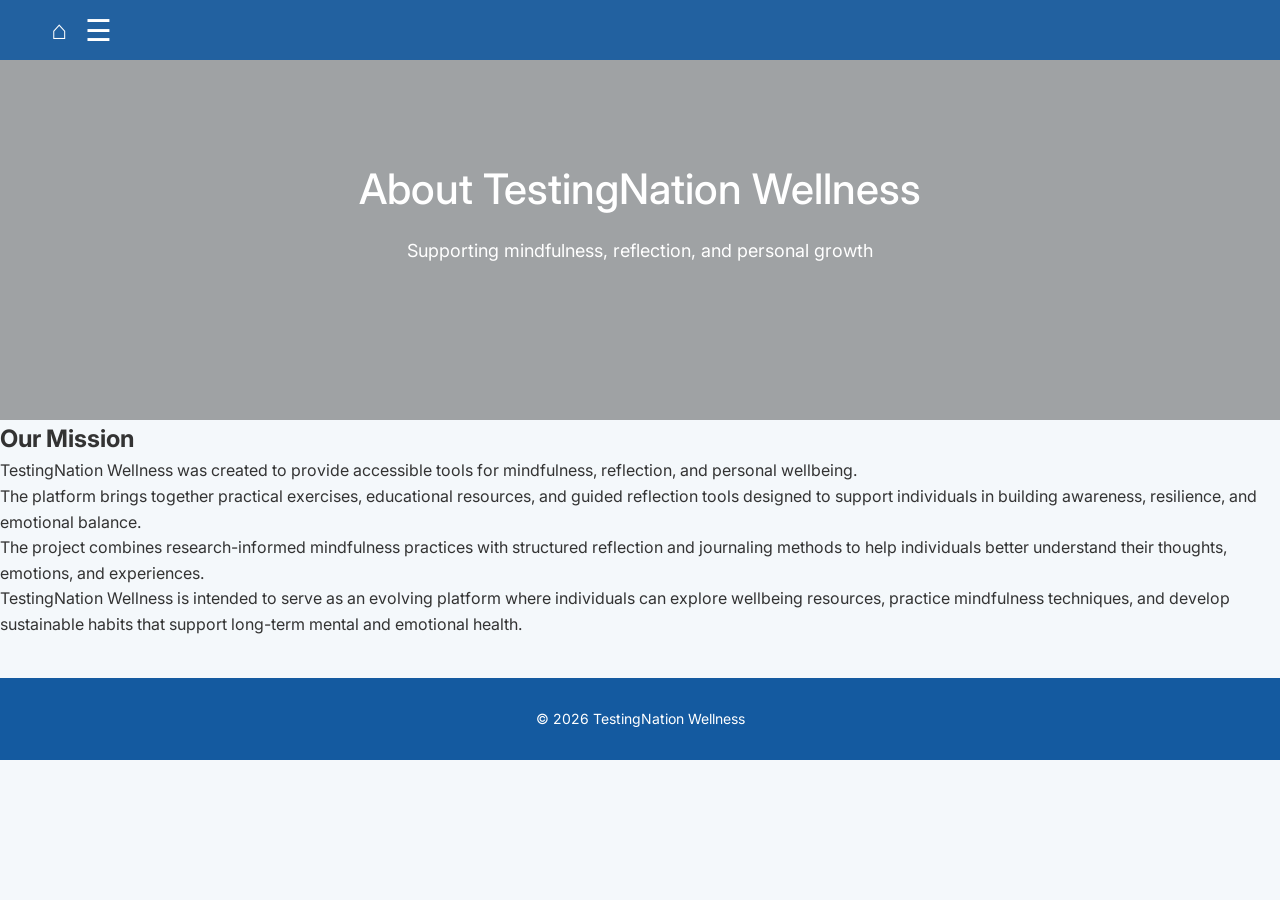
==== about.html @ 48be5425 "Create about.html" ====
<!DOCTYPE html>
<html lang="en">

<head>

<meta charset="UTF-8">
<meta name="viewport" content="width=device-width, initial-scale=1.0">

<title>About | TestingNation Wellness</title>

<link rel="stylesheet" href="css/style.css">

</head>

<body>

<section class="hero">

<video autoplay muted loop playsinline class="hero-video">
<source src="video/banner.mp4" type="video/mp4">
</video>

<nav>

<div class="nav-container">

<a href="index.html" class="home-icon">⌂</a>

<div class="menu-toggle" id="menu-toggle">☰</div>

</div>

</nav>

<div class="hero-content">

<h1>About TestingNation Wellness</h1>
<p>Supporting mindfulness, reflection, and personal growth</p>

</div>

</section>

<div id="menu">

<ul>
<li><a href="about.html">About</a></li>
<li><a href="resources.html">Resources</a></li>
<li><a href="#">Journal</a></li>
<li><a href="#">Blog</a></li>
<li><a href="#">Tools</a></li>
<li><a href="#">Connect</a></li>
<li><a href="#">Contact</a></li>
<li><a href="#">FAQ</a></li>
</ul>

</div>

<section class="resources">

<h2>Our Mission</h2>

<p>
TestingNation Wellness was created to provide accessible tools for mindfulness, reflection, and personal wellbeing.
</p>

<p>
The platform brings together practical exercises, educational resources, and guided reflection tools designed to support individuals in building awareness, resilience, and emotional balance.
</p>

<p>
The project combines research-informed mindfulness practices with structured reflection and journaling methods to help individuals better understand their thoughts, emotions, and experiences.
</p>

<p>
TestingNation Wellness is intended to serve as an evolving platform where individuals can explore wellbeing resources, practice mindfulness techniques, and develop sustainable habits that support long-term mental and emotional health.
</p>

</section>

<footer>

<p>© 2026 TestingNation Wellness</p>

</footer>

<script>

const toggle = document.getElementById("menu-toggle");
const menu = document.getElementById("menu");

toggle.addEventListener("click", () => {

menu.classList.toggle("active");

if(menu.classList.contains("active")){
toggle.innerHTML = "✕";
}else{
toggle.innerHTML = "☰";
}

});

</script>

</body>
</html>
---- css/style.css ----
/* FONT */

@import url('https://fonts.googleapis.com/css2?family=Inter:wght@300;400;500;600&display=swap');

/* RESET */

*{
margin:0;
padding:0;
box-sizing:border-box;
}

body{
font-family:'Inter', 'Segoe UI', sans-serif;
background:#f4f8fb;
color:#333;
line-height:1.6;
}

/* HERO */

.hero{
position:relative;
height:420px;
display:flex;
align-items:center;
justify-content:center;
overflow:hidden;
}

/* VIDEO */

.hero-video{
position:absolute;
top:50%;
left:50%;
min-width:100%;
min-height:100%;
transform:translate(-50%,-50%);
object-fit:cover;
z-index:-2;
}

/* HERO DARK OVERLAY */

.hero::after{
content:"";
position:absolute;
top:0;
left:0;
width:100%;
height:100%;
background:rgba(0,0,0,.35);
z-index:-1;
}

/* NAVBAR */

nav{
position:absolute;
top:0;
left:0;
width:100%;
height:60px;
background:rgba(20,90,160,.9);
display:flex;
align-items:center;
z-index:1000;
}

.nav-container{
width:92%;
margin:auto;
display:flex;
align-items:center;
gap:18px;
}

/* HOME ICON */

.home-icon{
color:white;
font-size:26px;
text-decoration:none;
cursor:pointer;
}

/* HAMBURGER */

.menu-toggle{
color:white;
font-size:30px;
cursor:pointer;
transition:transform .25s ease;
}

.menu-toggle:hover{
transform:scale(1.15);
}

/* SIDE MENU */

#menu{
position:fixed;
top:0;
left:-260px;
width:240px;
height:100vh;

background:#145aa0;

padding-top:80px;

transition:left .35s ease;

z-index:999;
}

/* MENU OPEN */

#menu.active{
left:0;
}

/* MENU ITEMS */

#menu ul{
list-style:none;
padding:0 25px;
}

#menu li{
padding:16px 0;
border-bottom:1px solid rgba(255,255,255,.25);
}

#menu a{
color:white;
text-decoration:none;
font-size:17px;
}

/* HERO TEXT */

.hero-content{
position:relative;
z-index:2;
text-align:center;
color:white;
padding:0 20px;
max-width:700px;
}

.hero-content h1{
font-size:42px;
margin-bottom:15px;
font-weight:500;
}

.hero-content p{
font-size:18px;
}

/* CONSTRUCTION NOTICE */

.construction{
background:#fff3cd;
border:1px solid #ffeeba;
color:#856404;
text-align:center;
padding:40px 20px;
margin:50px auto;
width:80%;
max-width:800px;
border-radius:8px;
}

/* CARDS */

.cards{
padding:60px 20px;
display:flex;
justify-content:center;
flex-wrap:wrap;
gap:25px;
}

.card{
background:white;
padding:28px;
width:240px;
border-radius:12px;
box-shadow:0 8px 20px rgba(0,0,0,.08);
text-align:center;
transition:.25s;
}

.card:hover{
transform:translateY(-6px);
box-shadow:0 12px 30px rgba(0,0,0,.12);
}

/* FOOTER */

footer{
margin-top:40px;
background:#145aa0;
color:white;
text-align:center;
padding:30px;
font-size:14px;
}

/* MOBILE */

@media (max-width:768px){

.hero{
height:320px;
}

.hero-content h1{
font-size:28px;
}

.hero-content p{
font-size:15px;
}

#menu{
width:220px;
}

}
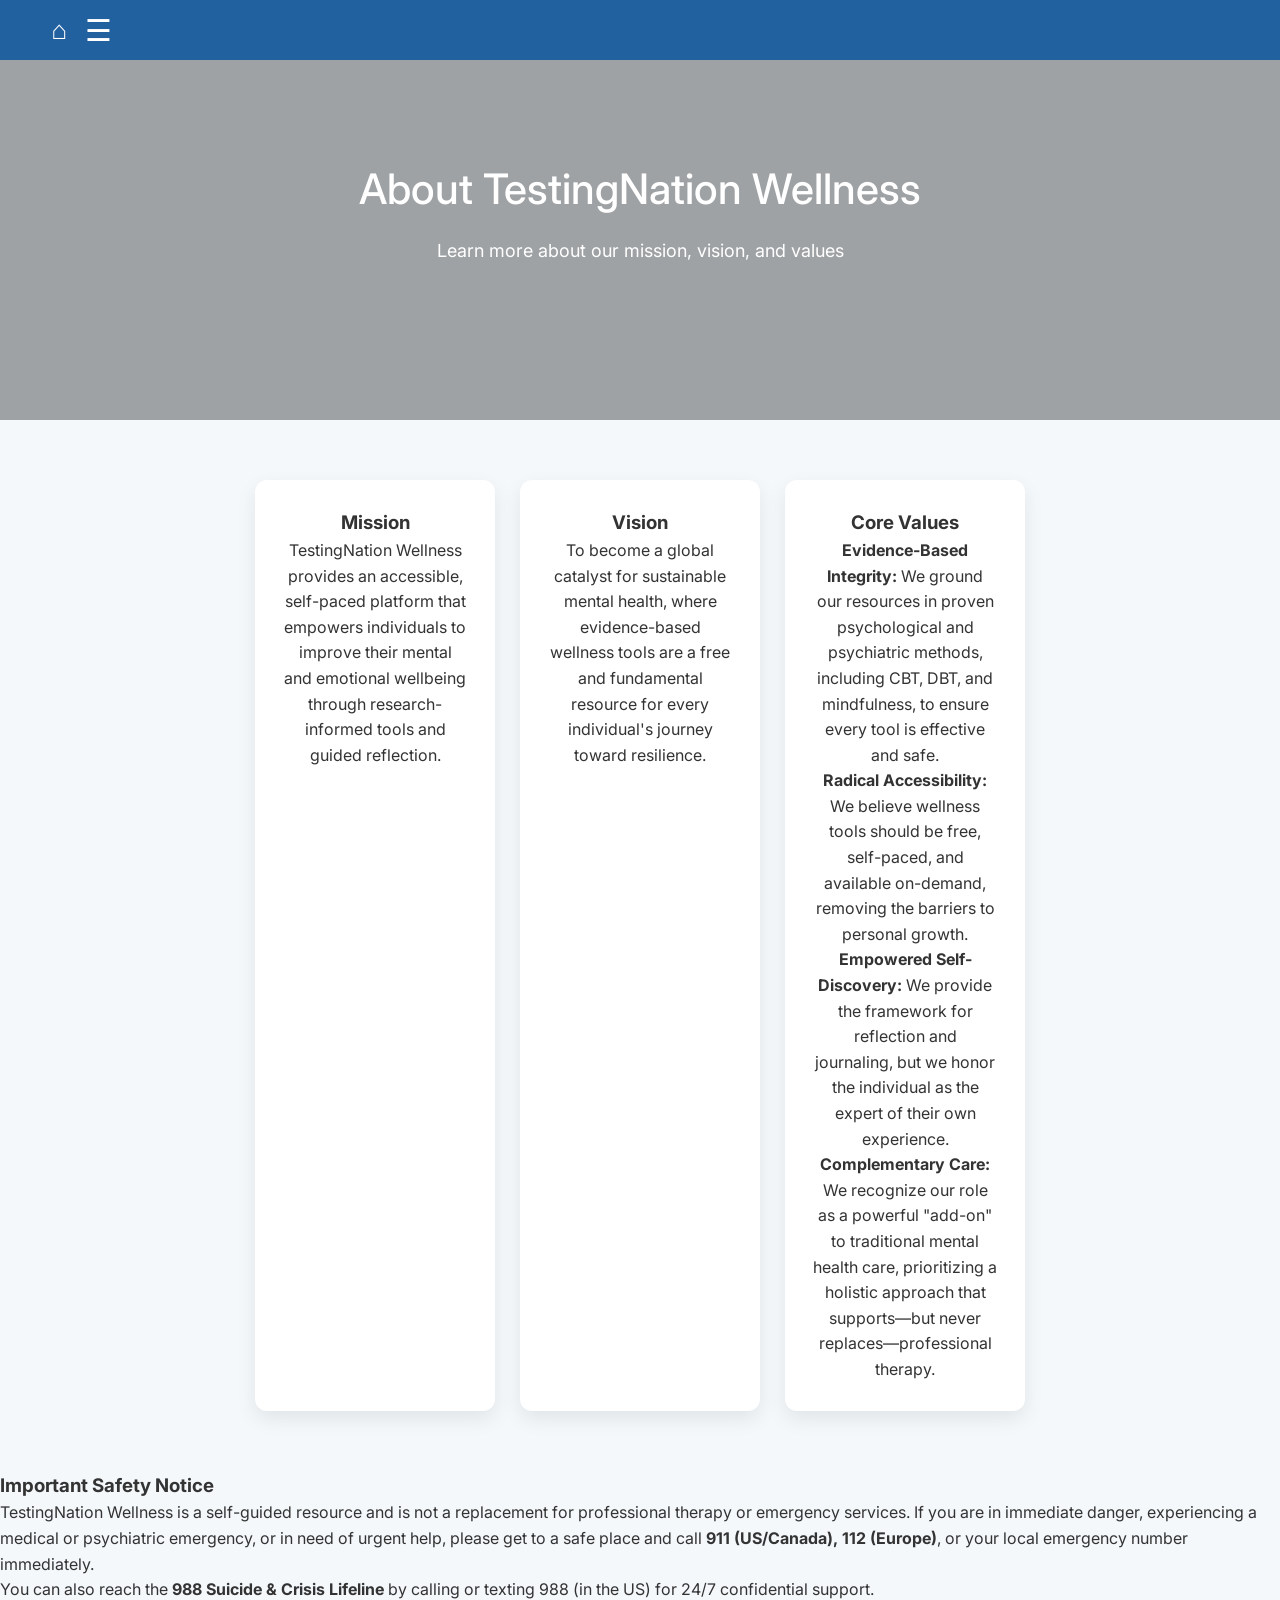
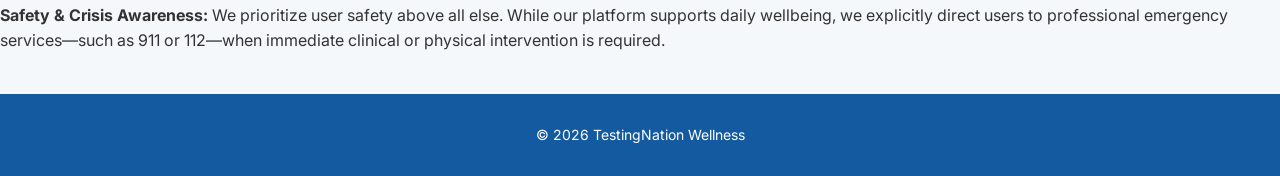
==== commit c59d6db6: "Update about.html" ====
--- a/about.html
+++ b/about.html
@@ -1,107 +1,104 @@
 <!DOCTYPE html>
 <html lang="en">
-
 <head>
-
-<meta charset="UTF-8">
-<meta name="viewport" content="width=device-width, initial-scale=1.0">
-
-<title>About | TestingNation Wellness</title>
-
-<link rel="stylesheet" href="css/style.css">
-
+  <meta charset="UTF-8">
+  <meta name="viewport" content="width=device-width, initial-scale=1.0">
+  <title>About | TestingNation Wellness</title>
+  <link rel="stylesheet" href="css/style.css">
 </head>
-
 <body>
 
-<section class="hero">
+  <!-- HERO -->
+  <section class="hero">
+    <video autoplay muted loop playsinline class="hero-video">
+      <source src="video/banner.mp4" type="video/mp4">
+      Your browser does not support the video tag.
+    </video>
 
-<video autoplay muted loop playsinline class="hero-video">
-<source src="video/banner.mp4" type="video/mp4">
-</video>
+    <nav>
+      <div class="nav-container">
+        <a href="index.html" class="home-icon">⌂</a>
+        <div class="menu-toggle" id="menu-toggle">☰</div>
+      </div>
+    </nav>
 
-<nav>
+    <div class="hero-content">
+      <h1>About TestingNation Wellness</h1>
+      <p>Learn more about our mission, vision, and values</p>
+    </div>
+  </section>
 
-<div class="nav-container">
+  <!-- SIDE MENU -->
+  <div id="menu">
+    <ul>
+      <li><a href="about.html">About</a></li>
+      <li><a href="resources.html">Resources</a></li>
+      <li><a href="#">Journal</a></li>
+      <li><a href="#">Blog</a></li>
+      <li><a href="#">Tools</a></li>
+      <li><a href="#">Connect</a></li>
+      <li><a href="#">Contact</a></li>
+      <li><a href="#">FAQ</a></li>
+    </ul>
+  </div>
 
-<a href="index.html" class="home-icon">⌂</a>
+  <!-- ABOUT CONTENT -->
+  <section class="cards" style="justify-content:center; padding:60px 20px;">
+    
+    <!-- MISSION -->
+    <div class="card">
+      <h3>Mission</h3>
+      <p>TestingNation Wellness provides an accessible, self-paced platform that empowers individuals to improve their mental and emotional wellbeing through research-informed tools and guided reflection.</p>
+    </div>
 
-<div class="menu-toggle" id="menu-toggle">☰</div>
+    <!-- VISION -->
+    <div class="card">
+      <h3>Vision</h3>
+      <p>To become a global catalyst for sustainable mental health, where evidence-based wellness tools are a free and fundamental resource for every individual's journey toward resilience.</p>
+    </div>
 
-</div>
+    <!-- VALUES -->
+    <div class="card">
+      <h3>Core Values</h3>
+      <p><strong>Evidence-Based Integrity:</strong> We ground our resources in proven psychological and psychiatric methods, including CBT, DBT, and mindfulness, to ensure every tool is effective and safe.</p>
+      <p><strong>Radical Accessibility:</strong> We believe wellness tools should be free, self-paced, and available on-demand, removing the barriers to personal growth.</p>
+      <p><strong>Empowered Self-Discovery:</strong> We provide the framework for reflection and journaling, but we honor the individual as the expert of their own experience.</p>
+      <p><strong>Complementary Care:</strong> We recognize our role as a powerful "add-on" to traditional mental health care, prioritizing a holistic approach that supports—but never replaces—professional therapy.</p>
+    </div>
 
-</nav>
-
-<div class="hero-content">
-
-<h1>About TestingNation Wellness</h1>
-<p>Supporting mindfulness, reflection, and personal growth</p>
-
-</div>
-
+  </section>
+  
+  <!-- SAFETY / CRISIS NOTICE -->
+<section class="safety-notice">
+  <h3>Important Safety Notice</h3>
+  <p>
+    TestingNation Wellness is a self-guided resource and is not a replacement for professional therapy or emergency services. 
+    If you are in immediate danger, experiencing a medical or psychiatric emergency, or in need of urgent help, please get to a safe place and call 
+    <strong>911 (US/Canada), 112 (Europe)</strong>, or your local emergency number immediately.
+  </p>
+  <p>
+    You can also reach the <strong>988 Suicide & Crisis Lifeline</strong> by calling or texting 988 (in the US) for 24/7 confidential support.
+  </p>
+  <p>
+    <strong>Safety & Crisis Awareness:</strong> We prioritize user safety above all else. While our platform supports daily wellbeing, we explicitly direct users to professional emergency services—such as 911 or 112—when immediate clinical or physical intervention is required.
+  </p>
 </section>
 
-<div id="menu">
+  <!-- FOOTER -->
+  <footer>
+    <p>© 2026 TestingNation Wellness</p>
+  </footer>
 
-<ul>
-<li><a href="about.html">About</a></li>
-<li><a href="resources.html">Resources</a></li>
-<li><a href="#">Journal</a></li>
-<li><a href="#">Blog</a></li>
-<li><a href="#">Tools</a></li>
-<li><a href="#">Connect</a></li>
-<li><a href="#">Contact</a></li>
-<li><a href="#">FAQ</a></li>
-</ul>
+  <!-- MENU SCRIPT -->
+  <script>
+    const toggle = document.getElementById("menu-toggle");
+    const menu = document.getElementById("menu");
 
-</div>
-
-<section class="resources">
-
-<h2>Our Mission</h2>
-
-<p>
-TestingNation Wellness was created to provide accessible tools for mindfulness, reflection, and personal wellbeing.
-</p>
-
-<p>
-The platform brings together practical exercises, educational resources, and guided reflection tools designed to support individuals in building awareness, resilience, and emotional balance.
-</p>
-
-<p>
-The project combines research-informed mindfulness practices with structured reflection and journaling methods to help individuals better understand their thoughts, emotions, and experiences.
-</p>
-
-<p>
-TestingNation Wellness is intended to serve as an evolving platform where individuals can explore wellbeing resources, practice mindfulness techniques, and develop sustainable habits that support long-term mental and emotional health.
-</p>
-
-</section>
-
-<footer>
-
-<p>© 2026 TestingNation Wellness</p>
-
-</footer>
-
-<script>
-
-const toggle = document.getElementById("menu-toggle");
-const menu = document.getElementById("menu");
-
-toggle.addEventListener("click", () => {
-
-menu.classList.toggle("active");
-
-if(menu.classList.contains("active")){
-toggle.innerHTML = "✕";
-}else{
-toggle.innerHTML = "☰";
-}
-
-});
-
-</script>
+    toggle.addEventListener("click", () => {
+      menu.classList.toggle("active");
+      toggle.innerHTML = menu.classList.contains("active") ? "✕" : "☰";
+    });
+  </script>
 
 </body>
 </html>
--- a/css/style.css
+++ b/css/style.css
@@ -1,3 +1,45 @@
+/* FONT */
+
+@import url('https://fonts.googleapis.com/css2?family=Inter:wght@300;400;500;600&display=swap');
+
+/* RESET */
+
+*{
+margin:0;
+padding:0;
+box-sizing:border-box;
+}
+
+body{
+font-family:'Inter', 'Segoe UI', sans-serif;
+background:#f4f8fb;
+color:#333;
+line-height:1.6;
+}
+
+/* HERO */
+
+.hero{
+position:relative;
+height:420px;
+display:flex;
+align-items:center;
+justify-content:center;
+overflow:hidden;
+}
+
+/* VIDEO */
+
+.hero-video{
+position:absolute;
+top:50%;
+left:50%;
+min-width:100%;
+min-height:100%;
+transform:translate(-50%,-50%);
+object-fit:cover;
+z-index:-2;
+}
 /* FONT */
 
 @import url('https://fonts.googleapis.com/css2?family=Inter:wght@300;400;500;600&display=swap');
@@ -232,3 +274,90 @@
 }
 
 }
+/* RESOURCES / ACCORDION */
+.resources {
+  max-width: 700px;
+  margin: 0 auto;
+  padding: 40px 20px;
+  text-align: center; /* Centers the accordion buttons */
+}
+
+.resources h2 {
+  font-size: 32px;
+  margin-bottom: 30px;
+  color: #145aa0;
+}
+
+.accordion {
+  margin-bottom: 20px;
+}
+
+.accordion-button {
+  width: 100%;
+  padding: 18px 25px;
+  background: #145aa0;
+  color: white;
+  font-size: 20px;  /* Consistent font size */
+  font-weight: 500;
+  border: none;
+  border-radius: 8px;
+  cursor: pointer;
+  text-align: center; /* Centered text */
+  display: flex;
+  justify-content: center; /* Center heading */
+  align-items: center;
+  gap: 10px; /* space between text and arrow */
+  transition: background 0.3s ease;
+}
+
+.accordion-button:hover {
+  background: #0f4375;
+}
+
+.accordion-button .arrow {
+  font-size: 20px;
+  transition: transform 0.3s ease;
+}
+
+.accordion-button.active .arrow {
+  transform: rotate(180deg);
+}
+
+.accordion-content {
+  max-height: 0;
+  overflow: hidden;
+  background: #f4f8fb;
+  padding: 0 25px;
+  transition: max-height 0.4s ease, padding 0.4s ease;
+  text-align: left; /* Content itself left-aligned */
+}
+
+.accordion-content p {
+  margin: 10px 0;
+  line-height: 1.6;
+}
+
+/* Mobile adjustments */
+@media (max-width: 768px) {
+  .resources {
+    padding: 20px 15px;
+  }
+
+  .resources h2 {
+    font-size: 26px;
+    margin-bottom: 20px;
+  }
+
+  .accordion-button {
+    font-size: 18px;
+    padding: 14px 15px;
+  }
+
+  .accordion-button .arrow {
+    font-size: 18px;
+  }
+
+  .accordion-content {
+    padding: 0 15px;
+  }
+}
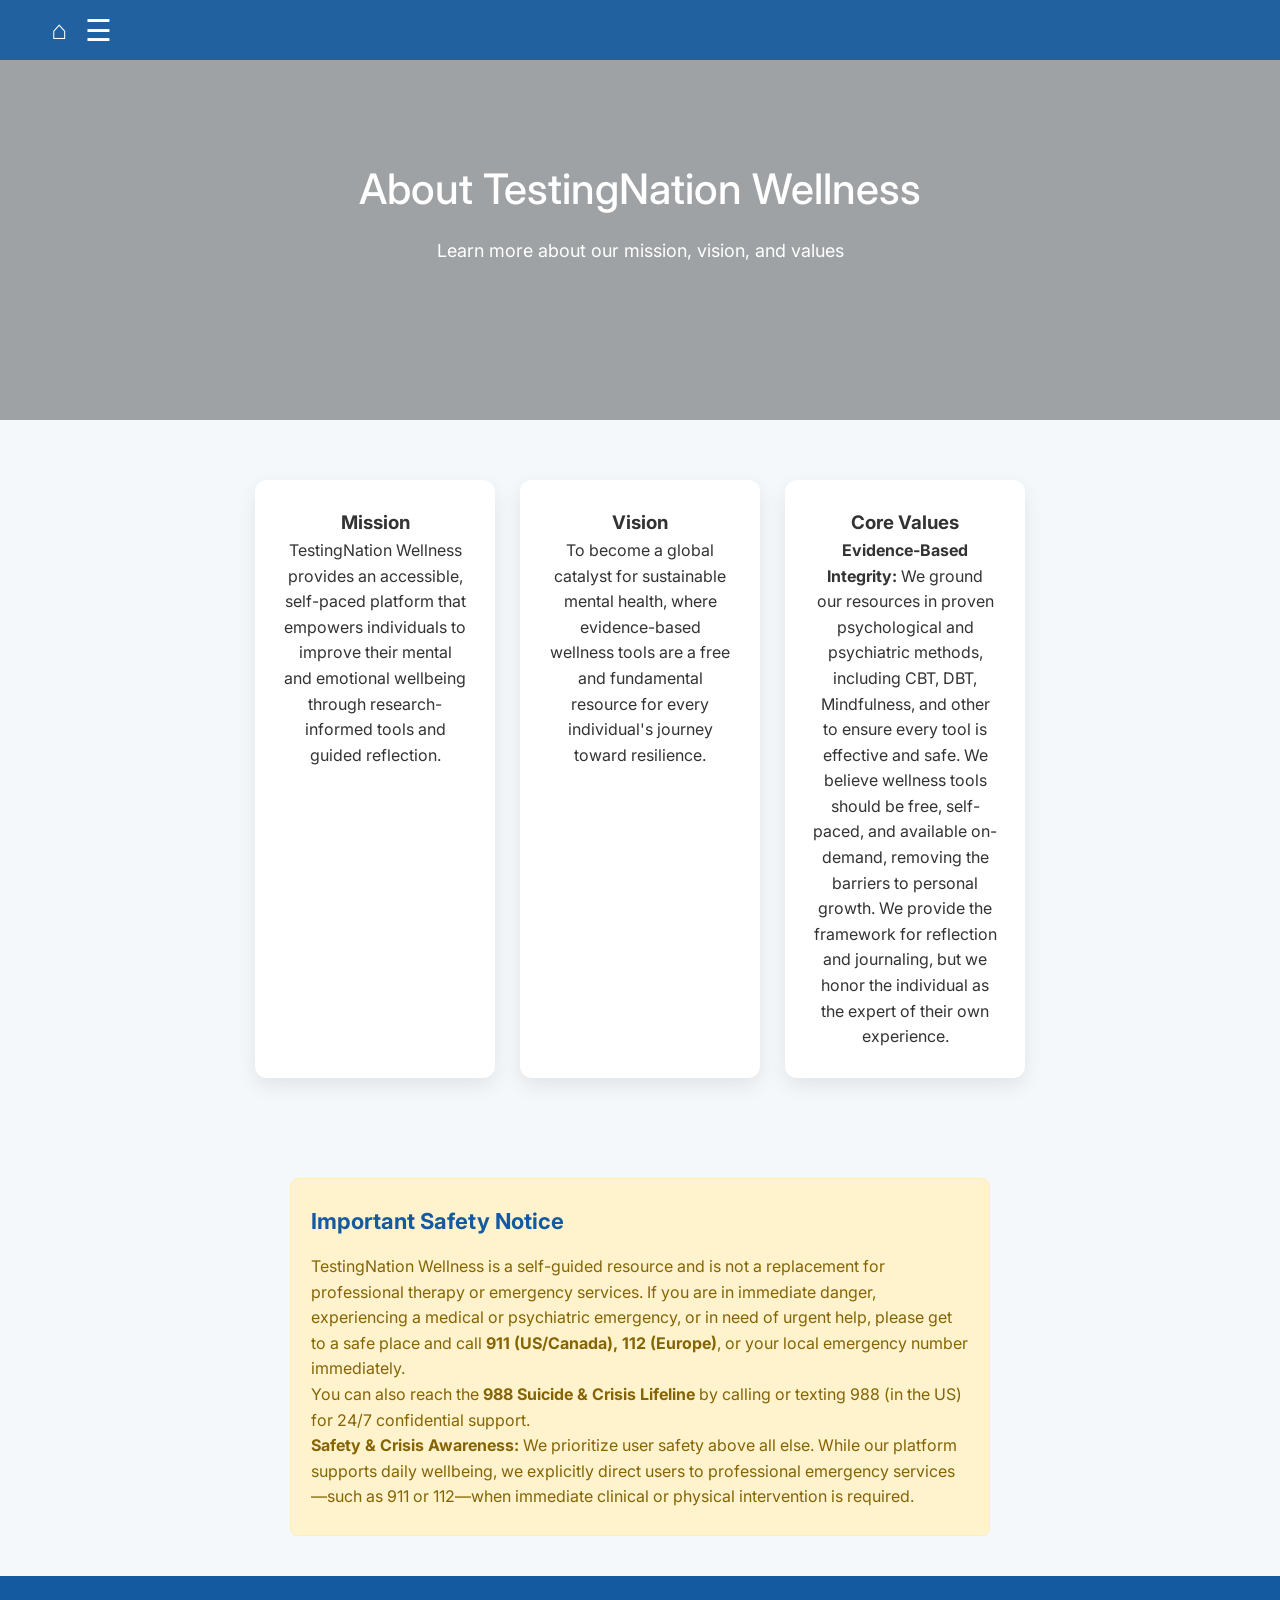
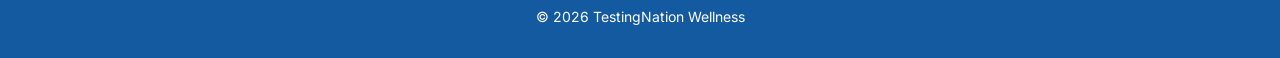
==== commit 9fc81ff8: "Update about.html" ====
--- a/about.html
+++ b/about.html
@@ -60,10 +60,8 @@
     <!-- VALUES -->
     <div class="card">
       <h3>Core Values</h3>
-      <p><strong>Evidence-Based Integrity:</strong> We ground our resources in proven psychological and psychiatric methods, including CBT, DBT, and mindfulness, to ensure every tool is effective and safe.</p>
-      <p><strong>Radical Accessibility:</strong> We believe wellness tools should be free, self-paced, and available on-demand, removing the barriers to personal growth.</p>
-      <p><strong>Empowered Self-Discovery:</strong> We provide the framework for reflection and journaling, but we honor the individual as the expert of their own experience.</p>
-      <p><strong>Complementary Care:</strong> We recognize our role as a powerful "add-on" to traditional mental health care, prioritizing a holistic approach that supports—but never replaces—professional therapy.</p>
+      <p><strong>Evidence-Based Integrity:</strong> We ground our resources in proven psychological and psychiatric methods, including CBT, DBT, Mindfulness, and other to ensure every tool is effective and safe. We believe wellness tools should be free, self-paced, and available on-demand, removing the barriers to personal growth. We provide the framework for reflection and journaling, but we honor the individual as the expert of their own experience.</p>
+
     </div>
 
   </section>
--- a/css/style.css
+++ b/css/style.css
@@ -361,3 +361,22 @@
     padding: 0 15px;
   }
 }
+
+/* SAFETY / CRISIS NOTICE */
+.safety-notice {
+  max-width: 700px;
+  margin: 40px auto;
+  padding: 25px 20px;
+  background-color: #fff3cd; /* yellowish alert background */
+  border: 1px solid #ffeeba;
+  color: #856404;
+  border-radius: 8px;
+  line-height: 1.6;
+  text-align: left;
+}
+
+.safety-notice h3 {
+  font-size: 22px;
+  margin-bottom: 15px;
+  color: #145aa0;
+}
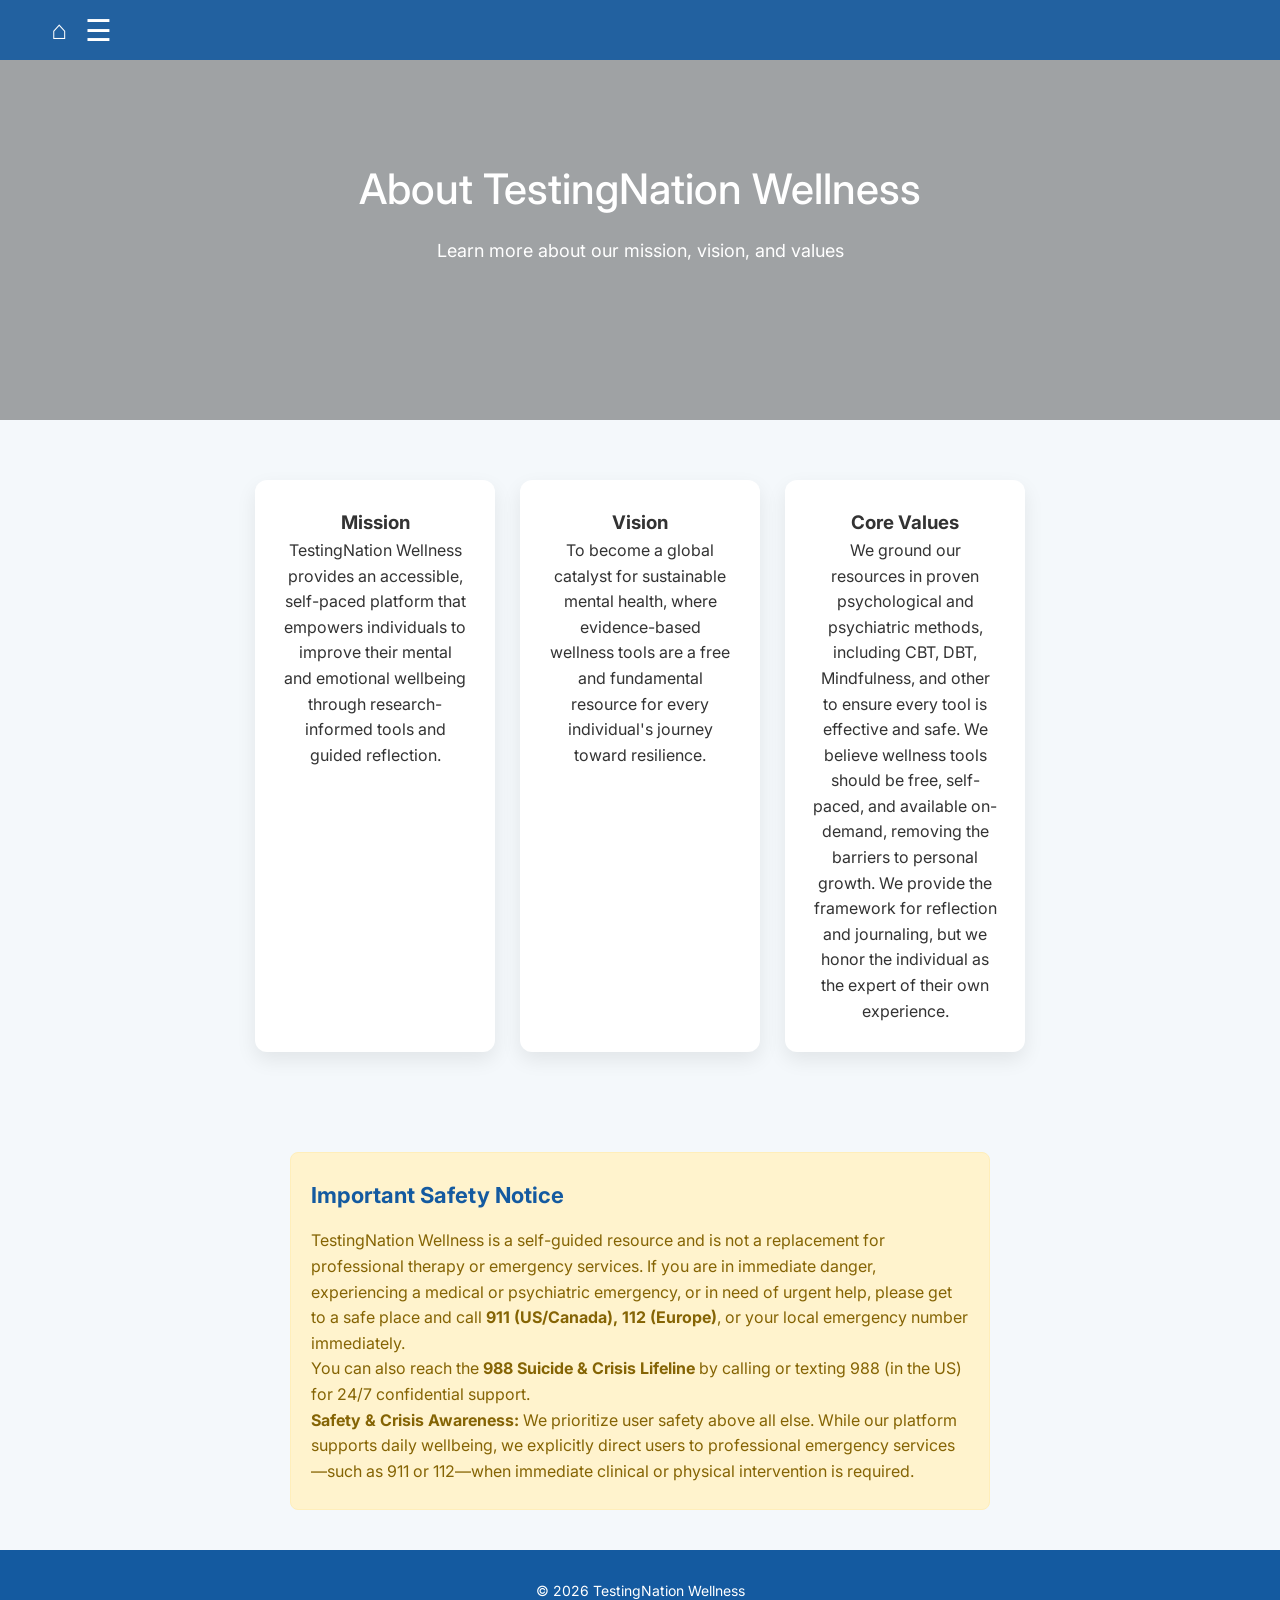
==== commit e84c60e9: "Remove strong tag from core values description" ====
--- a/about.html
+++ b/about.html
@@ -60,7 +60,7 @@
     <!-- VALUES -->
     <div class="card">
       <h3>Core Values</h3>
-      <p><strong>Evidence-Based Integrity:</strong> We ground our resources in proven psychological and psychiatric methods, including CBT, DBT, Mindfulness, and other to ensure every tool is effective and safe. We believe wellness tools should be free, self-paced, and available on-demand, removing the barriers to personal growth. We provide the framework for reflection and journaling, but we honor the individual as the expert of their own experience.</p>
+      <p>We ground our resources in proven psychological and psychiatric methods, including CBT, DBT, Mindfulness, and other to ensure every tool is effective and safe. We believe wellness tools should be free, self-paced, and available on-demand, removing the barriers to personal growth. We provide the framework for reflection and journaling, but we honor the individual as the expert of their own experience.</p>
 
     </div>
 
